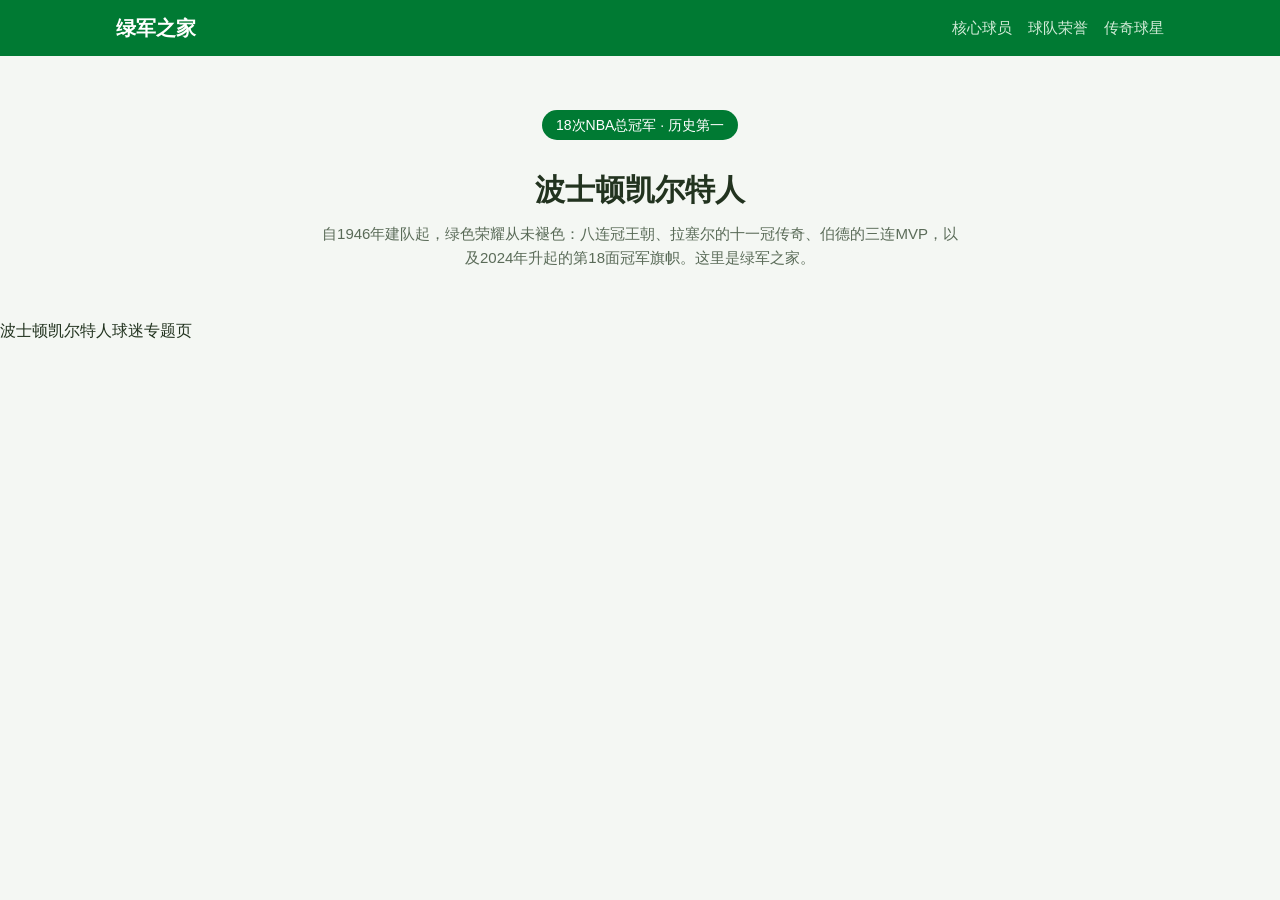
==== topic-page/index.html @ cbcc71d9 "结构与Flex导航" ====
<!DOCTYPE html>
<html lang="zh-CN">
<head>
  <meta charset="UTF-8">
  <meta name="viewport" content="width=device-width, initial-scale=1.0">
  <title>波士顿凯尔特人·Celtics</title>
  <link rel="stylesheet" href="css/style.css">
</head>
<body>
  <header class="site-header">
    <div class="nav-wrap">
      <a class="logo" href="#">绿军之家</a>
      <nav class="main-nav">
        <a href="#roster">核心球员</a>
        <a href="#honors">球队荣誉</a>
        <a href="#legends">传奇球星</a>
      </nav>
    </div>
  </header>

  <section class="hero">
    <p class="champ-badge">18次NBA总冠军 · 历史第一</p>
    <h1>波士顿凯尔特人</h1>
    <p class="tagline">自1946年建队起，绿色荣耀从未褪色：八连冠王朝、拉塞尔的十一冠传奇、伯德的三连MVP，以及2024年升起的第18面冠军旗帜。这里是绿军之家。</p>
  </section>

  <main>
    <!-- 核心球员、球队荣誉、传奇球星将在后续步骤添加 -->
  </main>

  <footer>
    <p>波士顿凯尔特人球迷专题页 </p>
  </footer>
</body>
</html>
---- topic-page/css/style.css ----
* { box-sizing: border-box; }

body {
  font-family: "Microsoft YaHei", sans-serif;
  margin: 0;
  color: #22331f;
  background: #f4f7f3;
  line-height: 1.6;
}

.site-header {
  background: #007a33;
}

.nav-wrap {
  max-width: 1080px;
  margin: 0 auto;
  padding: 12px 16px;
  display: flex;
  justify-content: space-between;
  align-items: center;
  flex-wrap: wrap;
  gap: 8px;
}

.logo {
  color: #ffffff;
  font-size: 20px;
  font-weight: 700;
  text-decoration: none;
}

.main-nav {
  display: flex;
  gap: 16px;
  flex-wrap: wrap;
}

.main-nav a {
  color: #d3ecd9;
  text-decoration: none;
  font-size: 15px;
}

.main-nav a:hover { color: #ffffff; }

.hero {
  max-width: 1080px;
  margin: 0 auto;
  padding: 40px 16px 32px;
  text-align: center;
}

.champ-badge {
  display: inline-block;
  background: #007a33;
  color: #ffffff;
  border-radius: 999px;
  padding: 4px 14px;
  font-size: 14px;
}

.hero h1 {
  font-size: 30px;
  margin: 12px 0 8px;
}

.tagline {
  color: #5a6b58;
  max-width: 640px;
  margin: 0 auto;
  font-size: 15px;
}
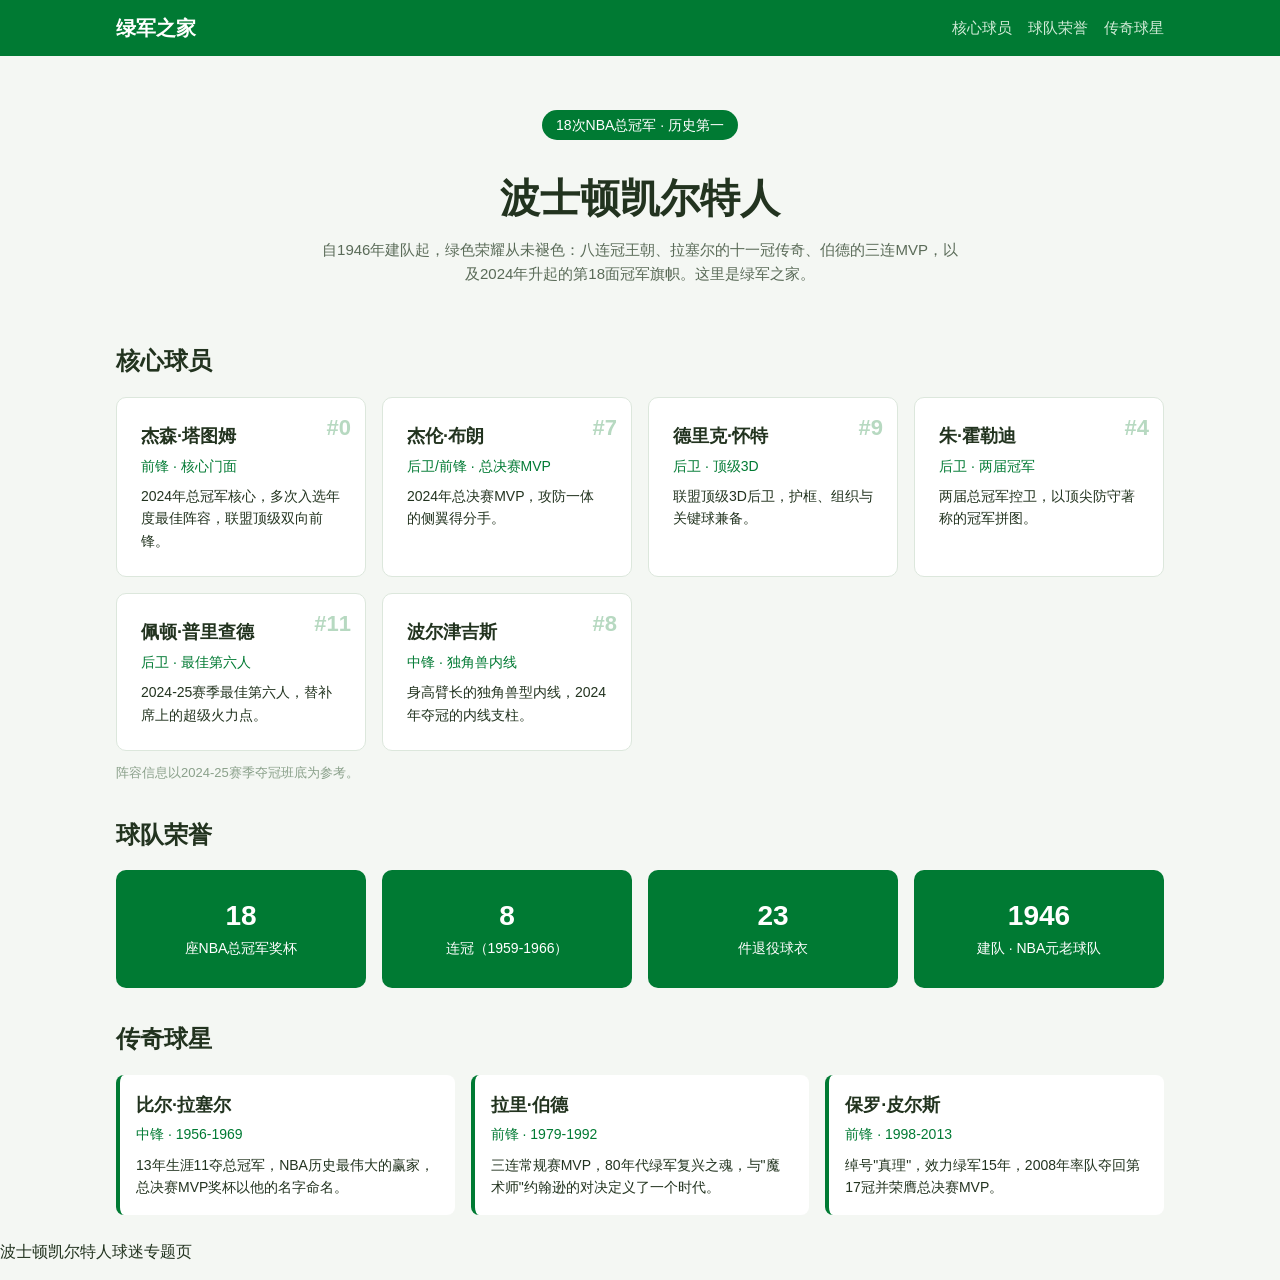
==== commit 95f9f68d: "添加Grid球员卡片墙和荣誉数据区与传奇球星区" ====
--- a/topic-page/index.html
+++ b/topic-page/index.html
@@ -3,7 +3,7 @@
 <head>
   <meta charset="UTF-8">
   <meta name="viewport" content="width=device-width, initial-scale=1.0">
-  <title>波士顿凯尔特人·Celtics</title>
+  <title>波士顿凯尔特人 · Celtics</title>
   <link rel="stylesheet" href="css/style.css">
 </head>
 <body>
@@ -25,11 +25,101 @@
   </section>
 
   <main>
-    <!-- 核心球员、球队荣誉、传奇球星将在后续步骤添加 -->
+    <section id="roster">
+      <h2 class="section-title">核心球员</h2>
+      <div class="wrap">
+        <div class="player-grid">
+          <article class="player-card">
+            <span class="number">#0</span>
+            <h3>杰森·塔图姆</h3>
+            <p class="pos">前锋 · 核心门面</p>
+            <p>2024年总冠军核心，多次入选年度最佳阵容，联盟顶级双向前锋。</p>
+          </article>
+          <article class="player-card">
+            <span class="number">#7</span>
+            <h3>杰伦·布朗</h3>
+            <p class="pos">后卫/前锋 · 总决赛MVP</p>
+            <p>2024年总决赛MVP，攻防一体的侧翼得分手。</p>
+          </article>
+          <article class="player-card">
+            <span class="number">#9</span>
+            <h3>德里克·怀特</h3>
+            <p class="pos">后卫 · 顶级3D</p>
+            <p>联盟顶级3D后卫，护框、组织与关键球兼备。</p>
+          </article>
+          <article class="player-card">
+            <span class="number">#4</span>
+            <h3>朱·霍勒迪</h3>
+            <p class="pos">后卫 · 两届冠军</p>
+            <p>两届总冠军控卫，以顶尖防守著称的冠军拼图。</p>
+          </article>
+          <article class="player-card">
+            <span class="number">#11</span>
+            <h3>佩顿·普里查德</h3>
+            <p class="pos">后卫 · 最佳第六人</p>
+            <p>2024-25赛季最佳第六人，替补席上的超级火力点。</p>
+          </article>
+          <article class="player-card">
+            <span class="number">#8</span>
+            <h3>波尔津吉斯</h3>
+            <p class="pos">中锋 · 独角兽内线</p>
+            <p>身高臂长的独角兽型内线，2024年夺冠的内线支柱。</p>
+          </article>
+        </div>
+        <p class="roster-note">阵容信息以2024-25赛季夺冠班底为参考。</p>
+      </div>
+    </section>
+
+    <section id="honors">
+      <h2 class="section-title">球队荣誉</h2>
+      <div class="wrap">
+        <div class="stats-grid">
+          <div class="stat-card">
+            <strong>18</strong>
+            <span>座NBA总冠军奖杯</span>
+          </div>
+          <div class="stat-card">
+            <strong>8</strong>
+            <span>连冠（1959-1966）</span>
+          </div>
+          <div class="stat-card">
+            <strong>23</strong>
+            <span>件退役球衣</span>
+          </div>
+          <div class="stat-card">
+            <strong>1946</strong>
+            <span>建队 · NBA元老球队</span>
+          </div>
+        </div>
+      </div>
+    </section>
+
+    <section id="legends">
+      <h2 class="section-title">传奇球星</h2>
+      <div class="wrap">
+        <div class="legend-grid">
+          <article class="legend-card">
+            <h3>比尔·拉塞尔</h3>
+            <p class="pos">中锋 · 1956-1969</p>
+            <p>13年生涯11夺总冠军，NBA历史最伟大的赢家，总决赛MVP奖杯以他的名字命名。</p>
+          </article>
+          <article class="legend-card">
+            <h3>拉里·伯德</h3>
+            <p class="pos">前锋 · 1979-1992</p>
+            <p>三连常规赛MVP，80年代绿军复兴之魂，与"魔术师"约翰逊的对决定义了一个时代。</p>
+          </article>
+          <article class="legend-card">
+            <h3>保罗·皮尔斯</h3>
+            <p class="pos">前锋 · 1998-2013</p>
+            <p>绰号"真理"，效力绿军15年，2008年率队夺回第17冠并荣膺总决赛MVP。</p>
+          </article>
+        </div>
+      </div>
+    </section>
   </main>
 
   <footer>
-    <p>波士顿凯尔特人球迷专题页 </p>
+    <p>波士顿凯尔特人球迷专题页</p>
   </footer>
 </body>
 </html>
--- a/topic-page/css/style.css
+++ b/topic-page/css/style.css
@@ -1,4 +1,3 @@
-
 * { box-sizing: border-box; }
 
 body {
@@ -72,3 +71,125 @@
   margin: 0 auto;
   font-size: 15px;
 }
+.wrap {
+  max-width: 1080px;
+  margin: 0 auto;
+  padding: 8px 16px;
+}
+
+.section-title {
+  max-width: 1080px;
+  margin: 24px auto 8px;
+  padding: 0 16px;
+}
+
+.player-grid {
+  display: grid;
+  grid-template-columns: repeat(auto-fit, minmax(220px, 1fr));
+  gap: 16px;
+}
+
+.player-card {
+  position: relative;
+  background: #ffffff;
+  border: 1px solid #dce7dc;
+  border-radius: 10px;
+  padding: 16px;
+}
+
+.number {
+  position: absolute;   
+  top: 12px;
+  right: 14px;
+  font-size: 22px;
+  font-weight: 700;
+  color: #b7d9c1;
+}
+
+.player-card h3 {
+  margin: 0 0 4px;
+  font-size: 18px;
+}
+
+.player-card .pos {
+  color: #007a33;
+  font-size: 14px;
+  margin: 0 0 8px;
+}
+
+.player-card p:last-child {
+  font-size: 14px;
+  margin: 0;
+}
+
+.roster-note {
+  color: #8aa08a;
+  font-size: 13px;
+  margin: 12px 0 0;
+}
+
+.stats-grid {
+  display: grid;
+  grid-template-columns: repeat(2, 1fr);   /* 手机优先：两列 */
+  gap: 16px;
+}
+
+.stat-card {
+  background: #007a33;
+  color: #ffffff;
+  border-radius: 10px;
+  padding: 20px 16px;
+  text-align: center;
+}
+
+.stat-card strong {
+  display: block;
+  font-size: 28px;
+  line-height: 1.3;
+}
+
+.stat-card span {
+  font-size: 14px;
+}
+
+.legend-grid {
+  display: grid;
+  grid-template-columns: 1fr;             
+  gap: 16px;
+}
+
+.legend-card {
+  background: #ffffff;
+  border-left: 4px solid #007a33;
+  border-radius: 8px;
+  padding: 16px;
+}
+
+.legend-card h3 {
+  margin: 0 0 4px;
+  font-size: 18px;
+}
+
+.legend-card .pos {
+  color: #007a33;
+  font-size: 14px;
+  margin: 0 0 8px;
+}
+
+.legend-card p:last-child {
+  font-size: 14px;
+  margin: 0;
+}
+
+/* 断点一：平板 */
+@media (min-width: 768px) {
+  .hero h1 { font-size: 40px; }
+  .legend-grid { grid-template-columns: repeat(3, 1fr); }
+}
+
+/* 断点二：桌面 */
+@media (min-width: 992px) {
+  .player-card { padding: 24px; }
+  .stats-grid { grid-template-columns: repeat(4, 1fr); }
+  .stat-card { padding: 28px 16px; }
+}
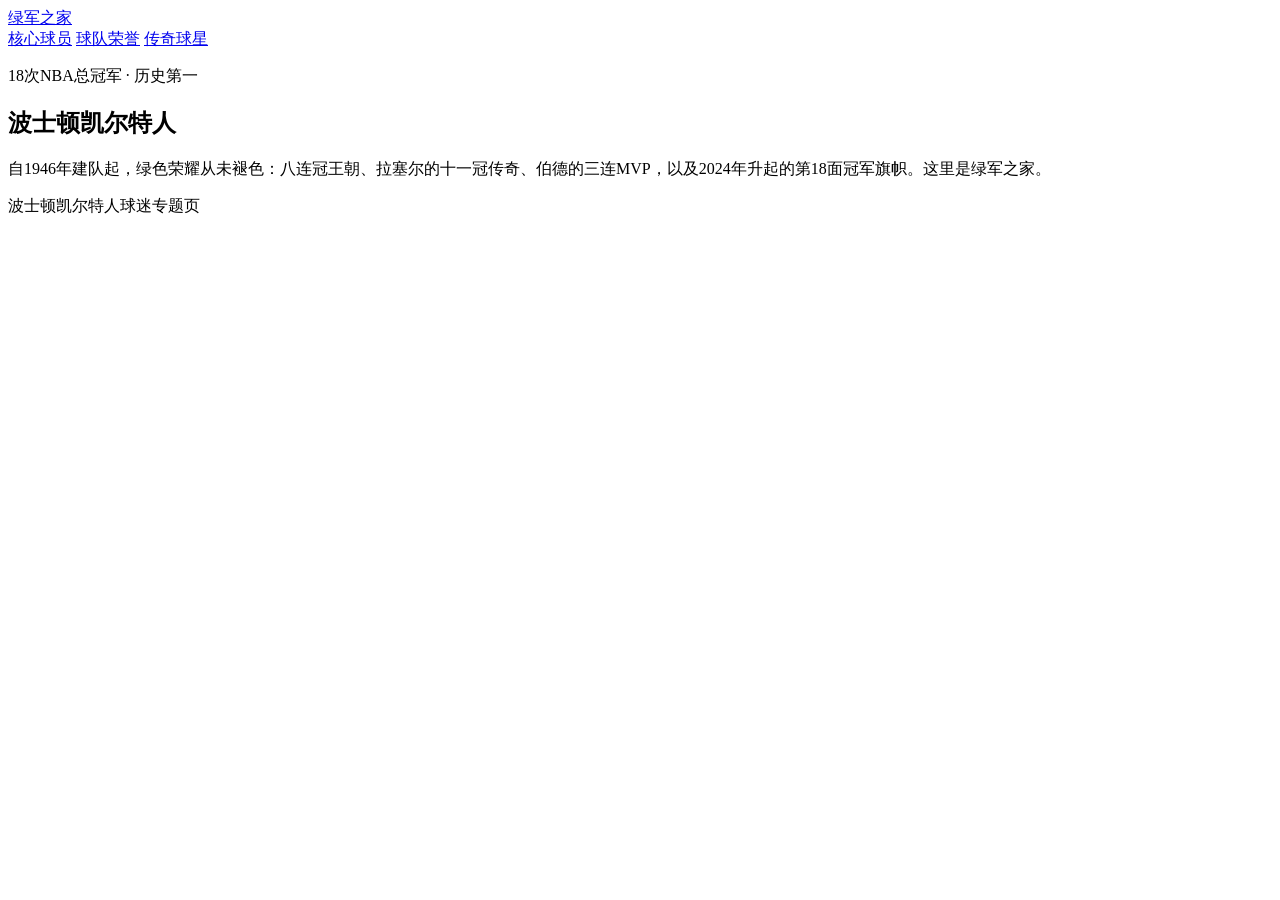
==== commit 94846810: "结构与Flex导航" ====
--- a/topic-page/index.html
+++ b/topic-page/index.html
@@ -4,7 +4,7 @@
   <meta charset="UTF-8">
   <meta name="viewport" content="width=device-width, initial-scale=1.0">
   <title>波士顿凯尔特人 · Celtics</title>
-  <link rel="stylesheet" href="css/style.css">
+  <link rel="stylesheet" href="css/Style.css">
 </head>
 <body>
   <header class="site-header">
@@ -25,97 +25,7 @@
   </section>
 
   <main>
-    <section id="roster">
-      <h2 class="section-title">核心球员</h2>
-      <div class="wrap">
-        <div class="player-grid">
-          <article class="player-card">
-            <span class="number">#0</span>
-            <h3>杰森·塔图姆</h3>
-            <p class="pos">前锋 · 核心门面</p>
-            <p>2024年总冠军核心，多次入选年度最佳阵容，联盟顶级双向前锋。</p>
-          </article>
-          <article class="player-card">
-            <span class="number">#7</span>
-            <h3>杰伦·布朗</h3>
-            <p class="pos">后卫/前锋 · 总决赛MVP</p>
-            <p>2024年总决赛MVP，攻防一体的侧翼得分手。</p>
-          </article>
-          <article class="player-card">
-            <span class="number">#9</span>
-            <h3>德里克·怀特</h3>
-            <p class="pos">后卫 · 顶级3D</p>
-            <p>联盟顶级3D后卫，护框、组织与关键球兼备。</p>
-          </article>
-          <article class="player-card">
-            <span class="number">#4</span>
-            <h3>朱·霍勒迪</h3>
-            <p class="pos">后卫 · 两届冠军</p>
-            <p>两届总冠军控卫，以顶尖防守著称的冠军拼图。</p>
-          </article>
-          <article class="player-card">
-            <span class="number">#11</span>
-            <h3>佩顿·普里查德</h3>
-            <p class="pos">后卫 · 最佳第六人</p>
-            <p>2024-25赛季最佳第六人，替补席上的超级火力点。</p>
-          </article>
-          <article class="player-card">
-            <span class="number">#8</span>
-            <h3>波尔津吉斯</h3>
-            <p class="pos">中锋 · 独角兽内线</p>
-            <p>身高臂长的独角兽型内线，2024年夺冠的内线支柱。</p>
-          </article>
-        </div>
-        <p class="roster-note">阵容信息以2024-25赛季夺冠班底为参考。</p>
-      </div>
-    </section>
-
-    <section id="honors">
-      <h2 class="section-title">球队荣誉</h2>
-      <div class="wrap">
-        <div class="stats-grid">
-          <div class="stat-card">
-            <strong>18</strong>
-            <span>座NBA总冠军奖杯</span>
-          </div>
-          <div class="stat-card">
-            <strong>8</strong>
-            <span>连冠（1959-1966）</span>
-          </div>
-          <div class="stat-card">
-            <strong>23</strong>
-            <span>件退役球衣</span>
-          </div>
-          <div class="stat-card">
-            <strong>1946</strong>
-            <span>建队 · NBA元老球队</span>
-          </div>
-        </div>
-      </div>
-    </section>
-
-    <section id="legends">
-      <h2 class="section-title">传奇球星</h2>
-      <div class="wrap">
-        <div class="legend-grid">
-          <article class="legend-card">
-            <h3>比尔·拉塞尔</h3>
-            <p class="pos">中锋 · 1956-1969</p>
-            <p>13年生涯11夺总冠军，NBA历史最伟大的赢家，总决赛MVP奖杯以他的名字命名。</p>
-          </article>
-          <article class="legend-card">
-            <h3>拉里·伯德</h3>
-            <p class="pos">前锋 · 1979-1992</p>
-            <p>三连常规赛MVP，80年代绿军复兴之魂，与"魔术师"约翰逊的对决定义了一个时代。</p>
-          </article>
-          <article class="legend-card">
-            <h3>保罗·皮尔斯</h3>
-            <p class="pos">前锋 · 1998-2013</p>
-            <p>绰号"真理"，效力绿军15年，2008年率队夺回第17冠并荣膺总决赛MVP。</p>
-          </article>
-        </div>
-      </div>
-    </section>
+    <!-- 核心球员、球队荣誉、传奇球星将在后续步骤添加 -->
   </main>
 
   <footer>
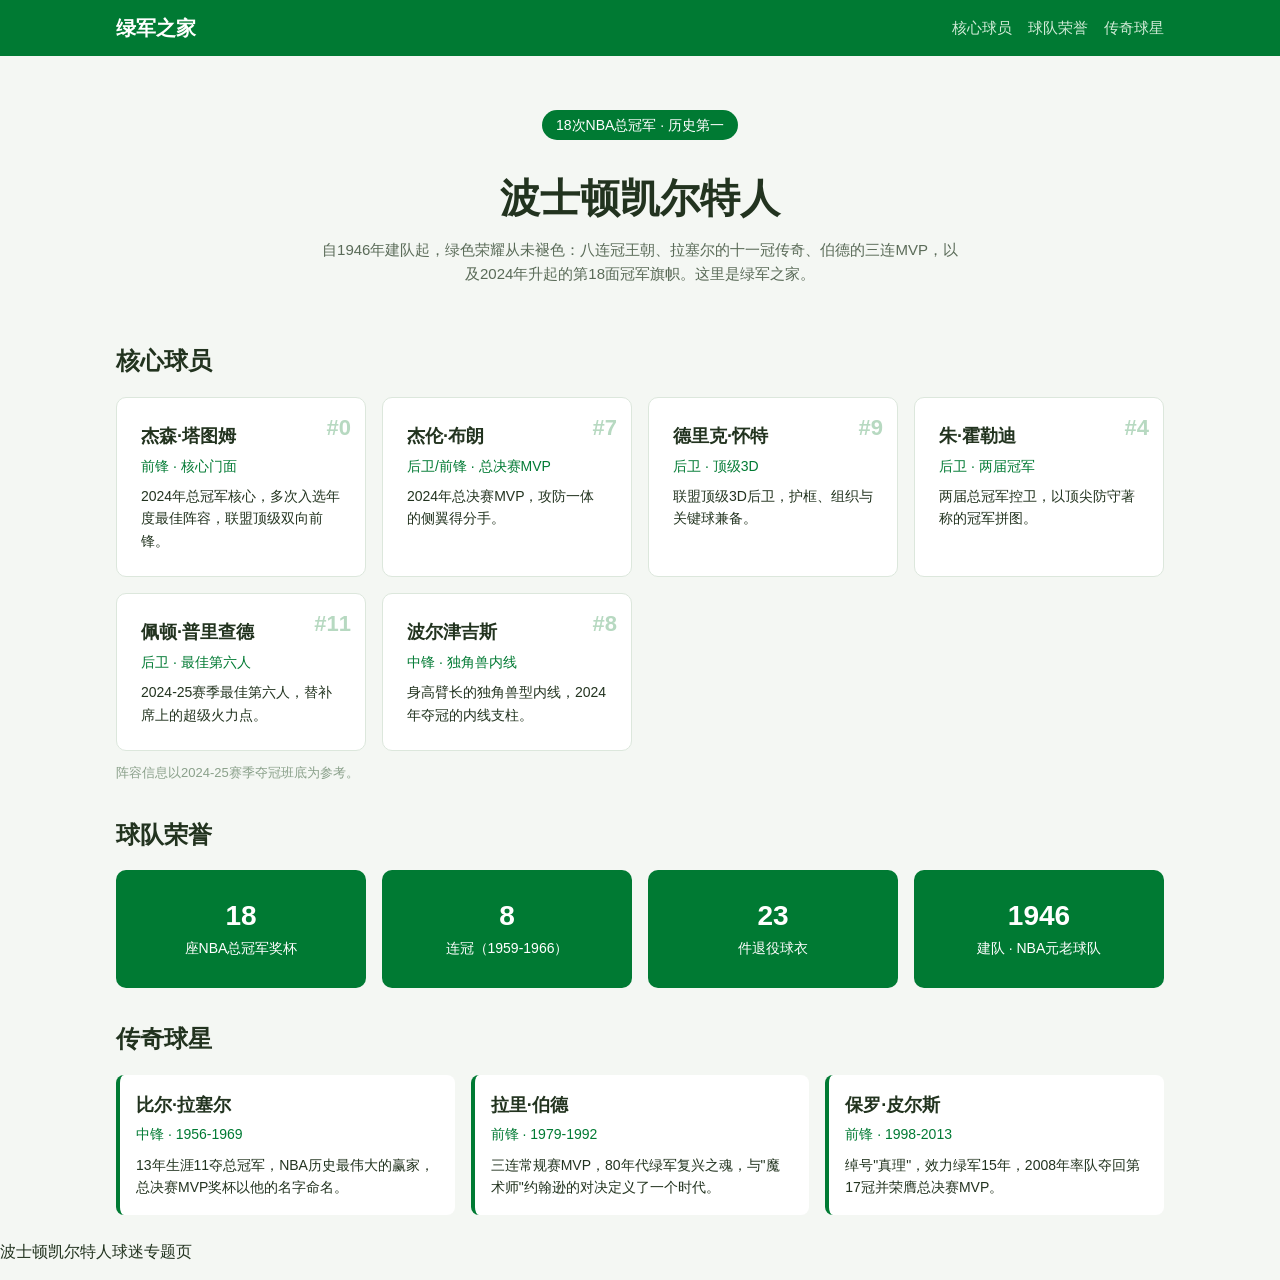
==== commit 1e98e5ee: "添加Grid球员卡片墙和荣誉数据区与传奇球星区" ====
--- a/topic-page/index.html
+++ b/topic-page/index.html
@@ -4,7 +4,7 @@
   <meta charset="UTF-8">
   <meta name="viewport" content="width=device-width, initial-scale=1.0">
   <title>波士顿凯尔特人 · Celtics</title>
-  <link rel="stylesheet" href="css/Style.css">
+  <link rel="stylesheet" href="css/style.css">
 </head>
 <body>
   <header class="site-header">
@@ -25,11 +25,101 @@
   </section>
 
   <main>
-    <!-- 核心球员、球队荣誉、传奇球星将在后续步骤添加 -->
+    <section id="roster">
+      <h2 class="section-title">核心球员</h2>
+      <div class="wrap">
+        <div class="player-grid">
+          <article class="player-card">
+            <span class="number">#0</span>
+            <h3>杰森·塔图姆</h3>
+            <p class="pos">前锋 · 核心门面</p>
+            <p>2024年总冠军核心，多次入选年度最佳阵容，联盟顶级双向前锋。</p>
+          </article>
+          <article class="player-card">
+            <span class="number">#7</span>
+            <h3>杰伦·布朗</h3>
+            <p class="pos">后卫/前锋 · 总决赛MVP</p>
+            <p>2024年总决赛MVP，攻防一体的侧翼得分手。</p>
+          </article>
+          <article class="player-card">
+            <span class="number">#9</span>
+            <h3>德里克·怀特</h3>
+            <p class="pos">后卫 · 顶级3D</p>
+            <p>联盟顶级3D后卫，护框、组织与关键球兼备。</p>
+          </article>
+          <article class="player-card">
+            <span class="number">#4</span>
+            <h3>朱·霍勒迪</h3>
+            <p class="pos">后卫 · 两届冠军</p>
+            <p>两届总冠军控卫，以顶尖防守著称的冠军拼图。</p>
+          </article>
+          <article class="player-card">
+            <span class="number">#11</span>
+            <h3>佩顿·普里查德</h3>
+            <p class="pos">后卫 · 最佳第六人</p>
+            <p>2024-25赛季最佳第六人，替补席上的超级火力点。</p>
+          </article>
+          <article class="player-card">
+            <span class="number">#8</span>
+            <h3>波尔津吉斯</h3>
+            <p class="pos">中锋 · 独角兽内线</p>
+            <p>身高臂长的独角兽型内线，2024年夺冠的内线支柱。</p>
+          </article>
+        </div>
+        <p class="roster-note">阵容信息以2024-25赛季夺冠班底为参考。</p>
+      </div>
+    </section>
+
+    <section id="honors">
+      <h2 class="section-title">球队荣誉</h2>
+      <div class="wrap">
+        <div class="stats-grid">
+          <div class="stat-card">
+            <strong>18</strong>
+            <span>座NBA总冠军奖杯</span>
+          </div>
+          <div class="stat-card">
+            <strong>8</strong>
+            <span>连冠（1959-1966）</span>
+          </div>
+          <div class="stat-card">
+            <strong>23</strong>
+            <span>件退役球衣</span>
+          </div>
+          <div class="stat-card">
+            <strong>1946</strong>
+            <span>建队 · NBA元老球队</span>
+          </div>
+        </div>
+      </div>
+    </section>
+
+    <section id="legends">
+      <h2 class="section-title">传奇球星</h2>
+      <div class="wrap">
+        <div class="legend-grid">
+          <article class="legend-card">
+            <h3>比尔·拉塞尔</h3>
+            <p class="pos">中锋 · 1956-1969</p>
+            <p>13年生涯11夺总冠军，NBA历史最伟大的赢家，总决赛MVP奖杯以他的名字命名。</p>
+          </article>
+          <article class="legend-card">
+            <h3>拉里·伯德</h3>
+            <p class="pos">前锋 · 1979-1992</p>
+            <p>三连常规赛MVP，80年代绿军复兴之魂，与"魔术师"约翰逊的对决定义了一个时代。</p>
+          </article>
+          <article class="legend-card">
+            <h3>保罗·皮尔斯</h3>
+            <p class="pos">前锋 · 1998-2013</p>
+            <p>绰号"真理"，效力绿军15年，2008年率队夺回第17冠并荣膺总决赛MVP。</p>
+          </article>
+        </div>
+      </div>
+    </section>
   </main>
 
   <footer>
-    <p>波士顿凯尔特人球迷专题页</p>
+    <p>波士顿凯尔特人球迷专题页 </p>
   </footer>
 </body>
 </html>
--- a/topic-page/css/style.css
+++ b/topic-page/css/style.css
@@ -0,0 +1,195 @@
+* { box-sizing: border-box; }
+
+body {
+  font-family: "Microsoft YaHei", sans-serif;
+  margin: 0;
+  color: #22331f;
+  background: #f4f7f3;
+  line-height: 1.6;
+}
+
+.site-header {
+  background: #007a33;
+}
+
+.nav-wrap {
+  max-width: 1080px;
+  margin: 0 auto;
+  padding: 12px 16px;
+  display: flex;
+  justify-content: space-between;
+  align-items: center;
+  flex-wrap: wrap;
+  gap: 8px;
+}
+
+.logo {
+  color: #ffffff;
+  font-size: 20px;
+  font-weight: 700;
+  text-decoration: none;
+}
+
+.main-nav {
+  display: flex;
+  gap: 16px;
+  flex-wrap: wrap;
+}
+
+.main-nav a {
+  color: #d3ecd9;
+  text-decoration: none;
+  font-size: 15px;
+}
+
+.main-nav a:hover { color: #ffffff; }
+
+.hero {
+  max-width: 1080px;
+  margin: 0 auto;
+  padding: 40px 16px 32px;
+  text-align: center;
+}
+
+.champ-badge {
+  display: inline-block;
+  background: #007a33;
+  color: #ffffff;
+  border-radius: 999px;
+  padding: 4px 14px;
+  font-size: 14px;
+}
+
+.hero h1 {
+  font-size: 30px;
+  margin: 12px 0 8px;
+}
+
+.tagline {
+  color: #5a6b58;
+  max-width: 640px;
+  margin: 0 auto;
+  font-size: 15px;
+}
+
+.wrap {
+  max-width: 1080px;
+  margin: 0 auto;
+  padding: 8px 16px;
+}
+
+.section-title {
+  max-width: 1080px;
+  margin: 24px auto 8px;
+  padding: 0 16px;
+}
+
+.player-grid {
+  display: grid;
+  grid-template-columns: repeat(auto-fit, minmax(220px, 1fr));
+  gap: 16px;
+}
+
+.player-card {
+  position: relative;
+  background: #ffffff;
+  border: 1px solid #dce7dc;
+  border-radius: 10px;
+  padding: 16px;
+}
+
+.number {
+  position: absolute;     top: 12px;
+  right: 14px;
+  font-size: 22px;
+  font-weight: 700;
+  color: #b7d9c1;
+}
+
+.player-card h3 {
+  margin: 0 0 4px;
+  font-size: 18px;
+}
+
+.player-card .pos {
+  color: #007a33;
+  font-size: 14px;
+  margin: 0 0 8px;
+}
+
+.player-card p:last-child {
+  font-size: 14px;
+  margin: 0;
+}
+
+.roster-note {
+  color: #8aa08a;
+  font-size: 13px;
+  margin: 12px 0 0;
+}
+
+.stats-grid {
+  display: grid;
+  grid-template-columns: repeat(2, 1fr);   
+  gap: 16px;
+}
+
+.stat-card {
+  background: #007a33;
+  color: #ffffff;
+  border-radius: 10px;
+  padding: 20px 16px;
+  text-align: center;
+}
+
+.stat-card strong {
+  display: block;
+  font-size: 28px;
+  line-height: 1.3;
+}
+
+.stat-card span {
+  font-size: 14px;
+}
+
+.legend-grid {
+  display: grid;
+  grid-template-columns: 1fr;              
+  gap: 16px;
+}
+
+.legend-card {
+  background: #ffffff;
+  border-left: 4px solid #007a33;
+  border-radius: 8px;
+  padding: 16px;
+}
+
+.legend-card h3 {
+  margin: 0 0 4px;
+  font-size: 18px;
+}
+
+.legend-card .pos {
+  color: #007a33;
+  font-size: 14px;
+  margin: 0 0 8px;
+}
+
+.legend-card p:last-child {
+  font-size: 14px;
+  margin: 0;
+}
+
+/* 断点一：平板（≥768px） */
+@media (min-width: 768px) {
+  .hero h1 { font-size: 40px; }
+  .legend-grid { grid-template-columns: repeat(3, 1fr); }
+}
+
+/* 断点二：桌面（≥992px） */
+@media (min-width: 992px) {
+  .player-card { padding: 24px; }
+  .stats-grid { grid-template-columns: repeat(4, 1fr); }
+  .stat-card { padding: 28px 16px; }
+}
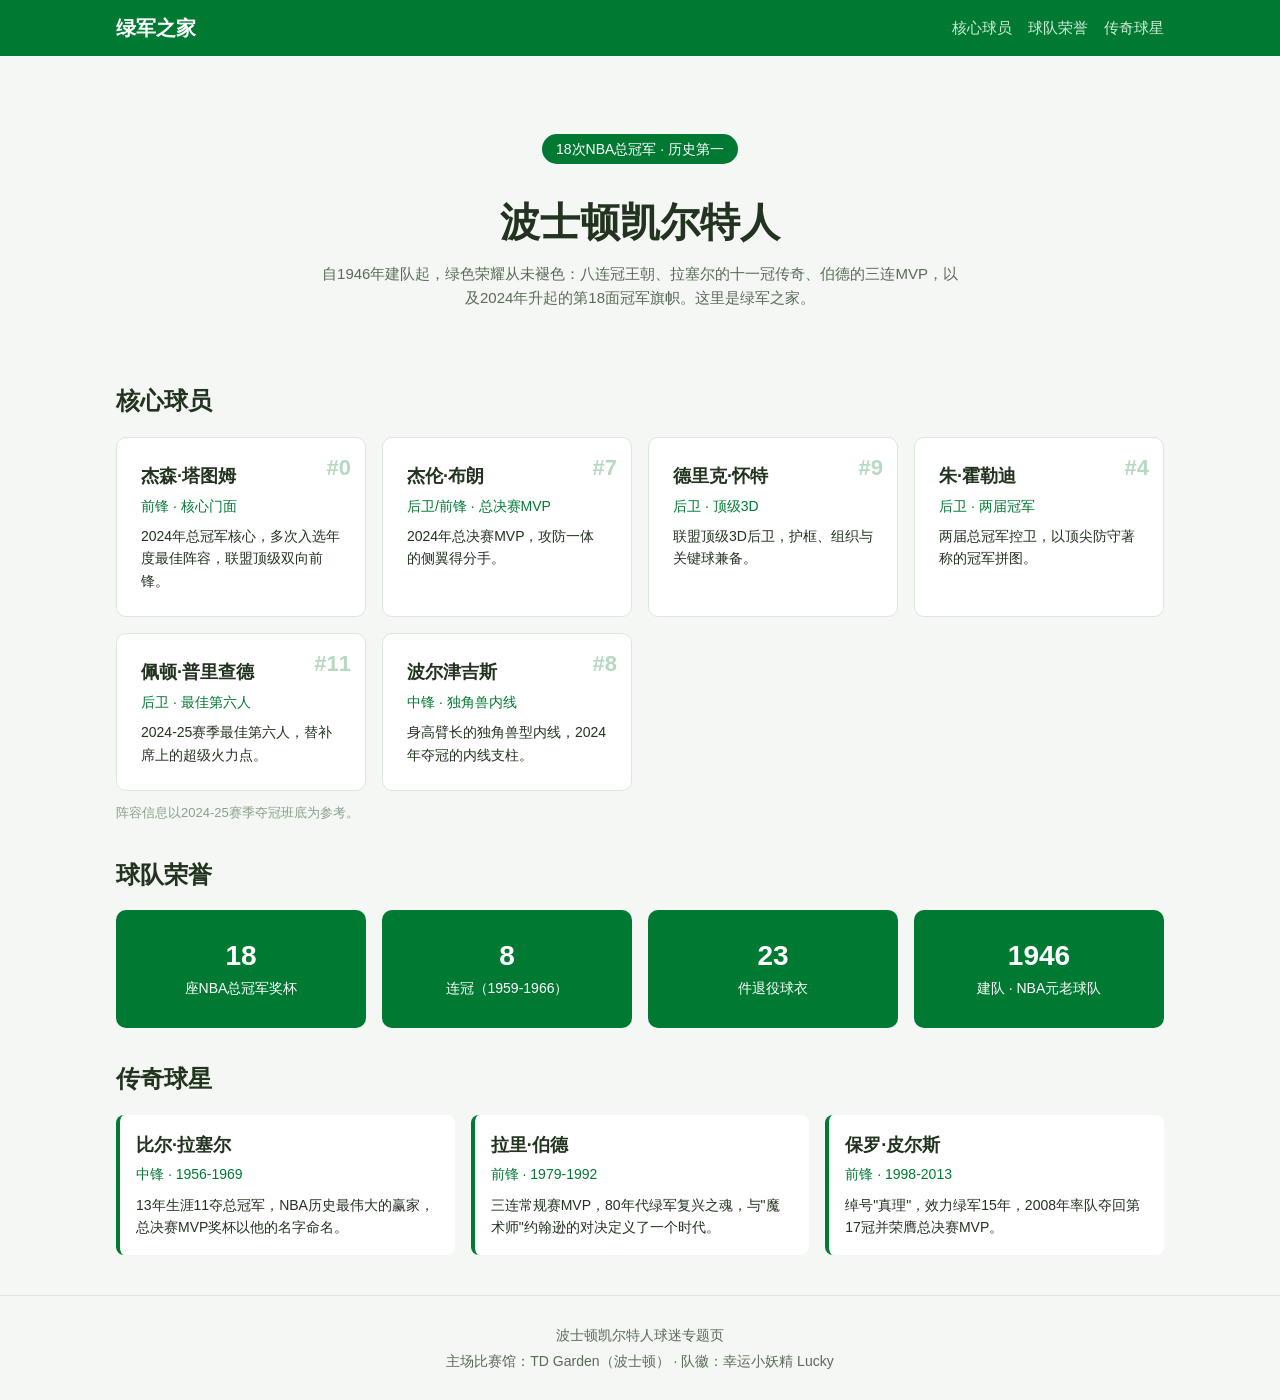
==== commit ac98d575: "页面最终完善" ====
--- a/topic-page/index.html
+++ b/topic-page/index.html
@@ -120,6 +120,7 @@
 
   <footer>
     <p>波士顿凯尔特人球迷专题页 </p>
+    <p>主场比赛馆：TD Garden（波士顿） · 队徽：幸运小妖精 Lucky</p>
   </footer>
 </body>
 </html>
--- a/topic-page/css/style.css
+++ b/topic-page/css/style.css
@@ -99,7 +99,8 @@
 }
 
 .number {
-  position: absolute;     top: 12px;
+  position: absolute;   
+  top: 12px;
   right: 14px;
   font-size: 22px;
   font-weight: 700;
@@ -128,9 +129,13 @@
   margin: 12px 0 0;
 }
 
+@media (min-width: 992px) {
+  .player-card { padding: 24px; }
+}
+
 .stats-grid {
   display: grid;
-  grid-template-columns: repeat(2, 1fr);   
+  grid-template-columns: repeat(2, 1fr);   /* 手机优先：两列 */
   gap: 16px;
 }
 
@@ -154,7 +159,7 @@
 
 .legend-grid {
   display: grid;
-  grid-template-columns: 1fr;              
+  grid-template-columns: 1fr;           
   gap: 16px;
 }
 
@@ -189,7 +194,45 @@
 
 /* 断点二：桌面（≥992px） */
 @media (min-width: 992px) {
-  .player-card { padding: 24px; }
   .stats-grid { grid-template-columns: repeat(4, 1fr); }
   .stat-card { padding: 28px 16px; }
 }
+
+/* 吸顶导航：滚动到阈值前正常，之后吸附 */
+.site-header {
+  position: sticky;
+  top: 0;
+  z-index: 10;
+}
+
+/* 锚点跳转时给吸顶导航留出高度 */
+section {
+  scroll-margin-top: 70px;
+}
+
+.player-card,
+.legend-card,
+.stat-card {
+  transition: transform 0.2s ease, box-shadow 0.2s ease;
+}
+
+.player-card:hover,
+.legend-card:hover {
+  transform: translateY(-3px);
+  box-shadow: 0 6px 16px rgba(0, 90, 40, 0.15);
+}
+
+footer {
+  text-align: center;
+  color: #5a6b58;
+  font-size: 14px;
+  padding: 24px 16px;
+  margin-top: 32px;
+  border-top: 1px solid #dce7dc;
+}
+
+footer p { margin: 4px 0; }
+
+@media (min-width: 992px) {
+  .hero { padding: 64px 16px 48px; }
+}
